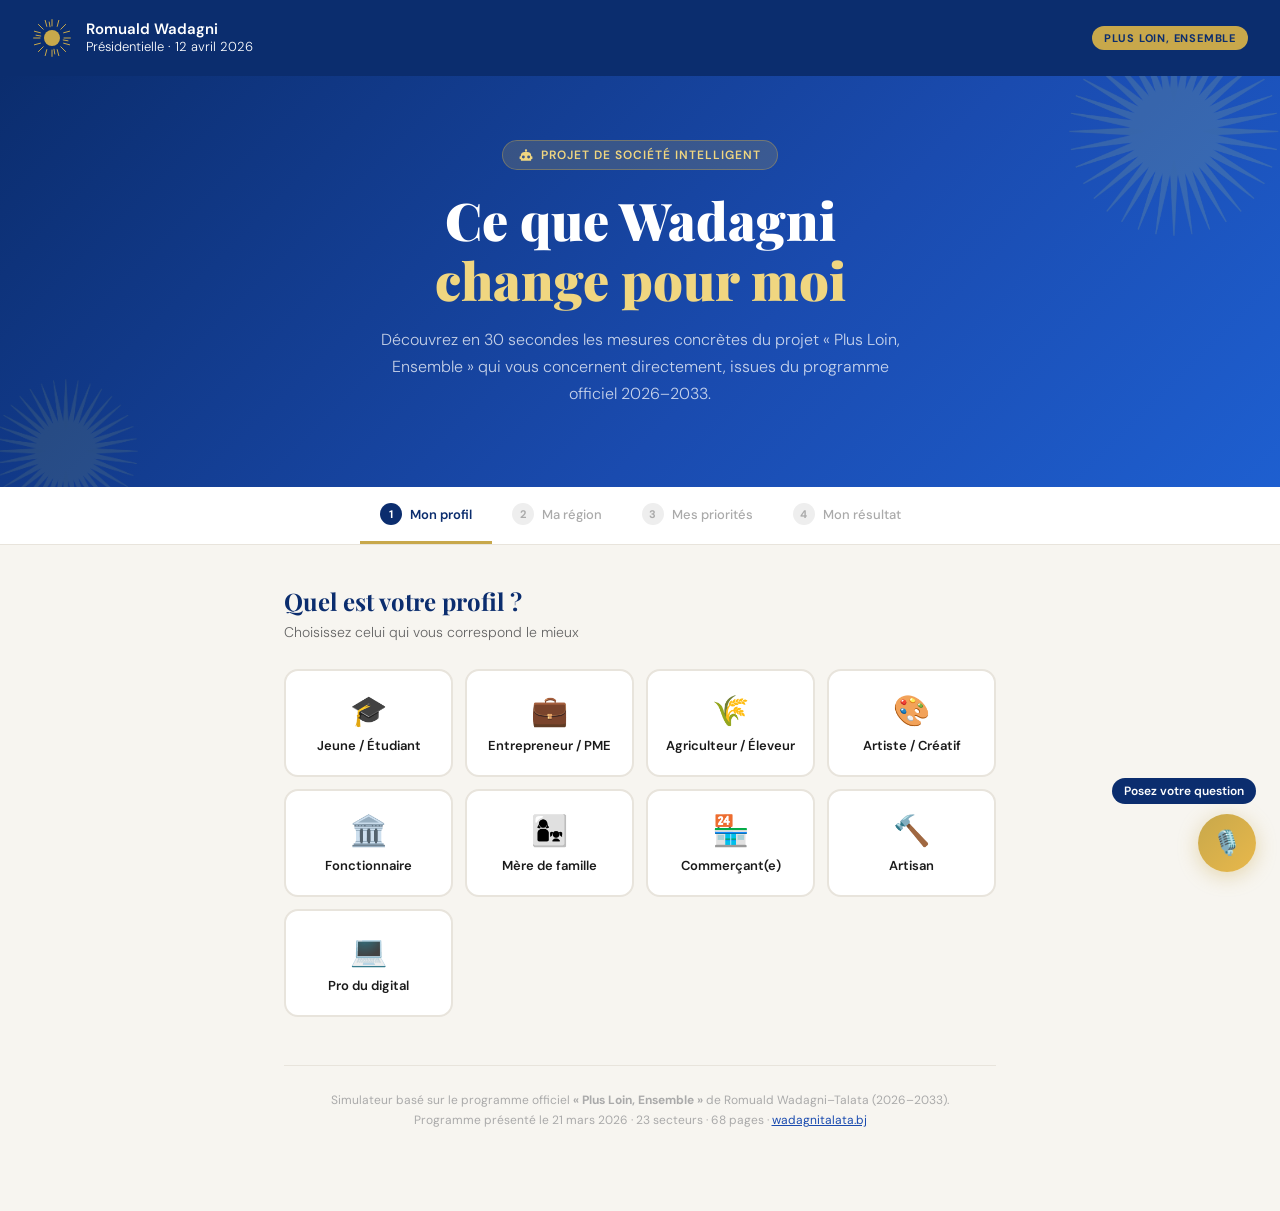
==== index.html @ d690f2a0 "feat: simulateur wadagni v1 — programme officiel 2026-2033" ====
<!DOCTYPE html>
<html lang="fr">
<head>
<meta charset="UTF-8">
<meta name="viewport" content="width=device-width, initial-scale=1.0">
<title>Ce que Wadagni change pour moi — Plus Loin, Ensemble</title>
<meta name="description" content="Découvrez les mesures du programme de Romuald Wadagni qui vous concernent directement — Élection présidentielle Bénin 12 avril 2026">
<meta property="og:title" content="Ce que Wadagni change pour moi — Plus Loin, Ensemble">
<meta property="og:description" content="Simulateur interactif du programme présidentiel 2026-2033">
<meta property="og:type" content="website">
<meta name="theme-color" content="#0B2D6E">
<link href="https://fonts.googleapis.com/css2?family=Playfair+Display:wght@700;900&family=DM+Sans:wght@300;400;500;600&display=swap" rel="stylesheet">
<link rel="stylesheet" href="assets/styles.css">
</head>
<body>

<header>
  <div class="logo-zone">
    <div style="width:40px;height:40px;flex-shrink:0">
      <svg viewBox="0 0 100 100" xmlns="http://www.w3.org/2000/svg">
        <circle cx="50" cy="50" r="20" fill="#C8A84B"/>
        <g stroke="#C8A84B" stroke-width="2.5" stroke-linecap="round">
          <line x1="50" y1="4" x2="50" y2="20"/><line x1="50" y1="80" x2="50" y2="96"/>
          <line x1="4" y1="50" x2="20" y2="50"/><line x1="80" y1="50" x2="96" y2="50"/>
          <line x1="16" y1="16" x2="28" y2="28"/><line x1="72" y1="72" x2="84" y2="84"/>
          <line x1="84" y1="16" x2="72" y2="28"/><line x1="28" y1="72" x2="16" y2="84"/>
          <line x1="33" y1="6" x2="37" y2="21"/><line x1="63" y1="79" x2="67" y2="94"/>
          <line x1="6" y1="33" x2="21" y2="37"/><line x1="79" y1="63" x2="94" y2="67"/>
          <line x1="6" y1="67" x2="21" y2="63"/><line x1="79" y1="37" x2="94" y2="33"/>
          <line x1="33" y1="94" x2="37" y2="79"/><line x1="63" y1="21" x2="67" y2="6"/>
          <line x1="10" y1="43" x2="22" y2="45"/><line x1="78" y1="55" x2="90" y2="57"/>
          <line x1="43" y1="10" x2="45" y2="22"/><line x1="55" y1="78" x2="57" y2="90"/>
        </g>
      </svg>
    </div>
    <div class="logo-text"><strong>Romuald Wadagni</strong>Présidentielle · 12 avril 2026</div>
  </div>
  <div class="badge-campagne">Plus Loin, Ensemble</div>
</header>

<div class="hero">
  <div class="hero-bg-suns">
    <img src="assets/sun.png" alt="" style="width:320px;top:-80px;right:-60px;opacity:0.12;filter:sepia(1) saturate(3) hue-rotate(5deg) brightness(1.5)">
    <img src="assets/sun.png" alt="" style="width:220px;bottom:-60px;left:-40px;opacity:0.09;filter:sepia(1) saturate(3) hue-rotate(5deg) brightness(1.5)">
  </div>
  <div class="hero-content">
    <div class="hero-tag">
      <svg viewBox="0 0 24 24" width="14" height="14" fill="#F0D680" style="flex-shrink:0"><path d="M12 2a2 2 0 0 1 2 2c0 .74-.4 1.39-1 1.73V7h1a7 7 0 0 1 7 7h1a1 1 0 0 1 1 1v3a1 1 0 0 1-1 1h-1v1a2 2 0 0 1-2 2H5a2 2 0 0 1-2-2v-1H2a1 1 0 0 1-1-1v-3a1 1 0 0 1 1-1h1a7 7 0 0 1 7-7h1V5.73c-.6-.34-1-.99-1-1.73a2 2 0 0 1 2-2M7.5 13A2.5 2.5 0 0 0 5 15.5 2.5 2.5 0 0 0 7.5 18a2.5 2.5 0 0 0 2.5-2.5A2.5 2.5 0 0 0 7.5 13m9 0a2.5 2.5 0 0 0-2.5 2.5 2.5 2.5 0 0 0 2.5 2.5 2.5 2.5 0 0 0 2.5-2.5A2.5 2.5 0 0 0 16.5 13z"/></svg>
      Projet de société Intelligent
    </div>
    <h1>Ce que Wadagni<span>change pour moi</span></h1>
    <p>Découvrez en 30 secondes les mesures concrètes du projet « Plus Loin, Ensemble » qui vous concernent directement, issues du programme officiel 2026–2033.</p>
  </div>
</div>

<div class="steps-bar">
  <div class="step-item active" id="step1-ind" onclick="goToStep(1)" style="cursor:pointer" title="Retour au profil"><div class="step-num">1</div> Mon profil</div>
  <div class="step-item" id="step2-ind" onclick="goToStep(2)" style="cursor:pointer" title="Retour à la région"><div class="step-num">2</div> Ma région</div>
  <div class="step-item" id="step3-ind" onclick="goToStep(3)" style="cursor:pointer" title="Retour aux priorités"><div class="step-num">3</div> Mes priorités</div>
  <div class="step-item" id="step4-ind" onclick="goToStep(4)" style="cursor:pointer" title="Voir le résultat"><div class="step-num">4</div> Mon résultat</div>
</div>

<div class="container">
  <div id="formZone">
    <div id="step1">
      <div class="section-title">Quel est votre profil ?</div>
      <div class="section-sub">Choisissez celui qui vous correspond le mieux</div>
      <div class="profils-grid">
        <div class="profil-card" data-profil="jeune" onclick="selectProfil(this)"><span class="profil-emoji">🎓</span><div class="profil-label">Jeune / Étudiant</div></div>
        <div class="profil-card" data-profil="entrepreneur" onclick="selectProfil(this)"><span class="profil-emoji">💼</span><div class="profil-label">Entrepreneur / PME</div></div>
        <div class="profil-card" data-profil="agriculteur" onclick="selectProfil(this)"><span class="profil-emoji">🌾</span><div class="profil-label">Agriculteur / Éleveur</div></div>
        <div class="profil-card" data-profil="artiste" onclick="selectProfil(this)"><span class="profil-emoji">🎨</span><div class="profil-label">Artiste / Créatif</div></div>
        <div class="profil-card" data-profil="fonctionnaire" onclick="selectProfil(this)"><span class="profil-emoji">🏛️</span><div class="profil-label">Fonctionnaire</div></div>
        <div class="profil-card" data-profil="mere" onclick="selectProfil(this)"><span class="profil-emoji">👩‍👧</span><div class="profil-label">Mère de famille</div></div>
        <div class="profil-card" data-profil="commercant" onclick="selectProfil(this)"><span class="profil-emoji">🏪</span><div class="profil-label">Commerçant(e)</div></div>
        <div class="profil-card" data-profil="artisan" onclick="selectProfil(this)"><span class="profil-emoji">🔨</span><div class="profil-label">Artisan</div></div>
        <div class="profil-card" data-profil="tech" onclick="selectProfil(this)"><span class="profil-emoji">💻</span><div class="profil-label">Pro du digital</div></div>
      </div>
    </div>
    <div id="step2" style="display:none">
      <div class="section-title">Où vivez-vous ?</div>
      <div class="section-sub">Chaque pôle aura son plan de développement spécifique</div>
      <div class="region-grid">
        <div class="region-card" data-region="Atlantique-Littoral" onclick="selectRegion(this)"><div class="region-dot"></div><div><div class="region-name">Atlantique · Littoral</div><div class="region-atout">GDIZ · Économie bleue · Ganvié</div></div></div>
        <div class="region-card" data-region="Ouémé-Plateau" onclick="selectRegion(this)"><div class="region-dot"></div><div><div class="region-name">Ouémé · Plateau</div><div class="region-atout">Zone Kétou-Nigeria · Porto-Novo</div></div></div>
        <div class="region-card" data-region="Zou-Collines" onclick="selectRegion(this)"><div class="region-dot"></div><div><div class="region-name">Zou · Collines</div><div class="region-atout">Abomey · Agro-industrie</div></div></div>
        <div class="region-card" data-region="Mono-Couffo" onclick="selectRegion(this)"><div class="region-dot"></div><div><div class="region-name">Mono · Couffo</div><div class="region-atout">Grand-Popo · Tourisme balnéaire</div></div></div>
        <div class="region-card" data-region="Borgou-Alibori" onclick="selectRegion(this)"><div class="region-dot"></div><div><div class="region-name">Borgou · Alibori</div><div class="region-atout">CHIP Parakou · Agriculture Nord</div></div></div>
        <div class="region-card" data-region="Atacora-Donga" onclick="selectRegion(this)"><div class="region-dot"></div><div><div class="region-name">Atacora · Donga</div><div class="region-atout">Monts Kouffè · Safari · Écotourisme</div></div></div>
      </div>
    </div>
    <div id="step3" style="display:none">
      <div class="section-title">Vos priorités du moment</div>
      <div class="section-sub">Sélectionnez jusqu'à 3 sujets qui comptent le plus pour vous</div>
      <div class="concerns-grid">
        <div class="concern-chip" onclick="toggleConcern(this)">💰 Emploi & revenus</div>
        <div class="concern-chip" onclick="toggleConcern(this)">🏥 Santé & soins</div>
        <div class="concern-chip" onclick="toggleConcern(this)">📚 Éducation</div>
        <div class="concern-chip" onclick="toggleConcern(this)">🔒 Sécurité</div>
        <div class="concern-chip" onclick="toggleConcern(this)">💡 Électricité & eau</div>
        <div class="concern-chip" onclick="toggleConcern(this)">🚀 Entrepreneuriat</div>
        <div class="concern-chip" onclick="toggleConcern(this)">🌍 Agriculture</div>
        <div class="concern-chip" onclick="toggleConcern(this)">🏗️ Infrastructures</div>
        <div class="concern-chip" onclick="toggleConcern(this)">💻 Numérique & tech</div>
        <div class="concern-chip" onclick="toggleConcern(this)">🎭 Culture & arts</div>
        <div class="concern-chip" onclick="toggleConcern(this)">👵 Retraite</div>
        <div class="concern-chip" onclick="toggleConcern(this)">🤝 Protection sociale</div>
      </div>
      <button class="btn-generate" id="genBtn" onclick="generateResult()" disabled>
        <span>Découvrir mon programme personnalisé</span><span style="font-size:20px">→</span>
      </button>
    </div>
  </div>

  <div class="loading-zone" id="loadingZone">
    <div class="loading-spinner"></div>
    <div class="loading-text">Analyse du programme en cours…</div>
    <div class="loading-sub">Parcours des 23 secteurs du projet « Plus Loin, Ensemble »</div>
  </div>

  <div class="result-zone" id="resultZone">
    <div class="result-header">
      <div class="result-profil-badge" id="resultBadge"></div>
      <div class="result-title" id="resultTitle">Ce que Wadagni change concrètement pour vous</div>
      <div class="result-region-tag" id="resultRegionTag"></div>
    </div>
    <div class="result-body">
      <div class="bilan-strip" id="bilanStrip"></div>
      <ul class="measure-list" id="measureList"></ul>
      <div class="quote-box">
        <div class="quote-text" id="quoteText"></div>
        <div class="quote-author">— Romuald Wadagni, Palais des Congrès de Cotonou, 21 mars 2026</div>
      </div>
      <div class="cta-zone">
        <button class="btn-share" onclick="shareWhatsApp()">📲 Partager sur WhatsApp</button>
        <button class="btn-restart" onclick="restart()">🔄 Recommencer</button>
      </div>
    </div>
  </div>

  <div class="footer-note">
    Simulateur basé sur le programme officiel <strong>« Plus Loin, Ensemble »</strong> de Romuald Wadagni–Talata (2026–2033).<br>
    Programme présenté le 21 mars 2026 · 23 secteurs · 68 pages · <a href="https://wadagnitalata.bj" target="_blank">wadagnitalata.bj</a>
  </div>
</div>

<script src="assets/data.js"></script>
<script src="assets/simulator.js"></script>
<script src="assets/faq.js"></script>
<script src="assets/tracking.js"></script>

<!-- ============================================
     FAQ VOCALE INTELLIGENTE
============================================ -->

<!-- Bouton flottant -->
<div class="faq-fab" id="faqFab">
  <div class="faq-fab-label" id="faqFabLabel">Posez votre question</div>
  <button class="faq-fab-btn" id="faqFabBtn" onclick="toggleFaq()" title="FAQ vocale intelligente">
    🎙️
  </button>
</div>

<!-- Panneau FAQ -->
<div class="faq-panel" id="faqPanel">
  <div class="faq-box">

    <div class="faq-header">
      <div>
        <div class="faq-header-title">🎙️ Posez votre question</div>
        <div class="faq-header-sub">Réponse IA en français · fon · yoruba · bariba</div>
      </div>
      <button class="faq-close" onclick="closeFaq()">✕</button>
    </div>

    <div class="faq-body">

      <!-- Alerte navigateur non compatible -->
      <div class="faq-browser-warn" id="faqBrowserWarn">
        ⚠️ Votre navigateur ne supporte pas le micro. Utilisez Chrome ou Edge sur Android/PC.
      </div>

      <!-- Sélecteur de langue de réponse -->
      <div style="font-size:12px;font-weight:600;color:#888;margin-bottom:8px;text-transform:uppercase;letter-spacing:.5px;">Langue de réponse</div>
      <div class="faq-lang-strip" id="faqLangStrip">
        <button class="faq-lang-btn active" data-lang="fr" onclick="setLang(this)">🇫🇷 Français</button>
        <button class="faq-lang-btn" data-lang="fon" onclick="setLang(this)">🇧🇯 Fon</button>
        <button class="faq-lang-btn" data-lang="yoruba" onclick="setLang(this)">Yoruba</button>
        <button class="faq-lang-btn" data-lang="bariba" onclick="setLang(this)">Bariba</button>
        <button class="faq-lang-btn" data-lang="en" onclick="setLang(this)">🇬🇧 English</button>
      </div>

      <!-- Bouton micro -->
      <div class="faq-mic-zone">
        <button class="faq-mic-btn" id="faqMicBtn" onclick="toggleMic()">🎙️</button>
        <div class="faq-mic-status" id="faqMicStatus">Appuyez pour parler</div>
      </div>

      <!-- Transcript de la voix -->
      <div class="faq-transcript" id="faqTranscript"></div>

      <!-- Séparateur -->
      <div class="faq-or">ou écrivez votre question</div>

      <!-- Saisie texte -->
      <div class="faq-input-zone">
        <input
          class="faq-input"
          id="faqInput"
          type="text"
          placeholder="Ex: Que prévoit Wadagni pour les agriculteurs ?"
          onkeydown="if(event.key==='Enter') sendFaqQuestion()"
        />
        <button class="faq-send-btn" onclick="sendFaqQuestion()" title="Envoyer">→</button>
      </div>

      <!-- Loader -->
      <div class="faq-loader" id="faqLoader">
        <div class="faq-dots"><span></span><span></span><span></span></div>
        <div class="faq-loader-text">Consultation du programme en cours…</div>
      </div>

      <!-- Réponse courante -->
      <div class="faq-response" id="faqResponse">
        <div class="faq-response-header">
          <div class="faq-response-dot"></div>
          Réponse du programme officiel
        </div>
        <div class="faq-response-text" id="faqResponseText"></div>
        <button class="faq-speak-btn" id="faqSpeakBtn" onclick="speakResponse()">
          🔊 Écouter la réponse
        </button>
      </div>

      <!-- Historique -->
      <div class="faq-history" id="faqHistory"></div>

    </div>
  </div>
</div>

</body>
</html>
---- assets/styles.css ----
/* Wadagni Simulateur — Styles
 * Projet : Ce que Wadagni change pour moi
 * Mainteneur : Armel Kouandi DARI — iCODE Cotonou
 */

:root{--bleu:#0B2D6E;--bleu-clair:#1A4BAF;--or:#C8A84B;--or-clair:#F0D680;--blanc:#F7F5F0;--gris:#E8E4DC;--texte:#1A1A1A;--vert:#1B6B3A}
  *{margin:0;padding:0;box-sizing:border-box}
  body{font-family:'DM Sans',sans-serif;background:var(--blanc);color:var(--texte);min-height:100vh}
  header{background:var(--bleu);padding:18px 32px;display:flex;align-items:center;justify-content:space-between;position:sticky;top:0;z-index:100}
  .logo-zone{display:flex;align-items:center;gap:14px}
  .logo-text{color:white;font-size:13px;font-weight:300;line-height:1.3}
  .logo-text strong{display:block;font-size:15px;font-weight:600}
  .badge-campagne{background:var(--or);color:var(--bleu);font-size:11px;font-weight:700;padding:5px 12px;border-radius:20px;letter-spacing:.8px;text-transform:uppercase}
  .hero{background:linear-gradient(135deg,var(--bleu) 0%,var(--bleu-clair) 60%,#1E5FD0 100%);padding:64px 32px 80px;text-align:center;position:relative;overflow:hidden}
  .hero-bg-suns{position:absolute;inset:0;pointer-events:none;overflow:hidden}
  .hero-bg-suns img{position:absolute;pointer-events:none}
  .hero-content{position:relative;z-index:1}
  .hero-tag{display:inline-flex;align-items:center;gap:8px;background:rgba(200,168,75,.2);border:1px solid rgba(200,168,75,.4);color:var(--or-clair);font-size:12px;font-weight:600;padding:6px 16px;border-radius:20px;letter-spacing:1px;text-transform:uppercase;margin-bottom:20px}
  .hero h1{font-family:'Playfair Display',serif;font-size:clamp(28px,5vw,52px);font-weight:900;color:white;line-height:1.15;margin-bottom:16px}
  .hero h1 span{color:var(--or-clair);display:block}
  .hero p{color:rgba(255,255,255,.75);font-size:16px;max-width:520px;margin:0 auto;line-height:1.7;font-weight:300}
  .steps-bar{display:flex;justify-content:center;background:white;border-bottom:1px solid var(--gris);padding:0 16px}
  .step-item{display:flex;align-items:center;gap:8px;padding:16px 20px;font-size:13px;font-weight:500;color:#aaa;border-bottom:3px solid transparent;transition:all .3s;white-space:nowrap}
  .step-item.active{color:var(--bleu);border-bottom-color:var(--or);font-weight:600}
  .step-item.done{color:var(--vert)}
  .step-num{width:22px;height:22px;border-radius:50%;background:#eee;display:flex;align-items:center;justify-content:center;font-size:11px;font-weight:700;flex-shrink:0}
  .step-item.active .step-num{background:var(--bleu);color:white}
  .step-item.done .step-num{background:var(--vert);color:white}
  .container{max-width:760px;margin:0 auto;padding:40px 24px 80px}
  .section-title{font-family:'Playfair Display',serif;font-size:24px;font-weight:700;color:var(--bleu);margin-bottom:6px}
  .section-sub{color:#666;font-size:14px;margin-bottom:28px;font-weight:300}
  .profils-grid{display:grid;grid-template-columns:repeat(auto-fill,minmax(155px,1fr));gap:12px;margin-bottom:36px}
  .profil-card{background:white;border:2px solid var(--gris);border-radius:14px;padding:20px 14px;text-align:center;cursor:pointer;transition:all .2s;position:relative}
  .profil-card:hover{border-color:var(--bleu-clair);transform:translateY(-2px)}
  .profil-card.selected{border-color:var(--bleu);background:#EEF3FF}
  .profil-card.selected::after{content:'✓';position:absolute;top:8px;right:10px;width:20px;height:20px;background:var(--bleu);color:white;border-radius:50%;font-size:11px;display:flex;align-items:center;justify-content:center}
  .profil-emoji{font-size:30px;margin-bottom:8px;display:block}
  .profil-label{font-size:13px;font-weight:600;color:var(--texte);line-height:1.3}
  .region-grid{display:grid;grid-template-columns:repeat(auto-fill,minmax(185px,1fr));gap:10px;margin-bottom:36px}
  .region-card{background:white;border:2px solid var(--gris);border-radius:12px;padding:14px 16px;cursor:pointer;transition:all .2s;display:flex;align-items:flex-start;gap:10px}
  .region-card:hover{border-color:var(--bleu-clair)}
  .region-card.selected{border-color:var(--bleu);background:#EEF3FF}
  .region-dot{width:10px;height:10px;border-radius:50%;border:2px solid #ccc;flex-shrink:0;margin-top:4px}
  .region-card.selected .region-dot{background:var(--bleu);border-color:var(--bleu)}
  .region-name{font-size:13px;font-weight:600}
  .region-atout{font-size:11px;color:#888;margin-top:2px}
  .concerns-grid{display:flex;flex-wrap:wrap;gap:10px;margin-bottom:36px}
  .concern-chip{background:white;border:2px solid var(--gris);border-radius:30px;padding:9px 18px;font-size:13px;font-weight:500;cursor:pointer;transition:all .2s}
  .concern-chip:hover{border-color:var(--bleu-clair)}
  .concern-chip.selected{background:var(--bleu);border-color:var(--bleu);color:white}
  .btn-generate{display:flex;align-items:center;justify-content:center;gap:10px;width:100%;background:linear-gradient(135deg,var(--bleu) 0%,var(--bleu-clair) 100%);color:white;border:none;border-radius:14px;padding:18px 32px;font-size:16px;font-weight:600;cursor:pointer;transition:all .3s;margin-top:8px;font-family:'DM Sans',sans-serif}
  .btn-generate:hover{transform:translateY(-2px)}
  .btn-generate:disabled{opacity:.45;cursor:not-allowed;transform:none}
  .loading-zone{text-align:center;padding:60px 20px;display:none}
  .loading-spinner{width:48px;height:48px;border:4px solid var(--gris);border-top-color:var(--bleu);border-radius:50%;animation:spin .8s linear infinite;margin:0 auto 20px}
  @keyframes spin{to{transform:rotate(360deg)}}
  .loading-text{color:var(--bleu);font-size:15px;font-weight:500}
  .loading-sub{color:#999;font-size:13px;margin-top:6px}
  .result-zone{display:none;animation:fadeUp .5s ease}
  @keyframes fadeUp{from{opacity:0;transform:translateY(20px)}to{opacity:1;transform:translateY(0)}}
  .result-header{background:var(--bleu);border-radius:18px 18px 0 0;padding:28px 28px 24px;color:white}
  .result-profil-badge{display:inline-flex;align-items:center;gap:8px;background:rgba(200,168,75,.25);border:1px solid rgba(200,168,75,.5);color:var(--or-clair);border-radius:20px;padding:5px 14px;font-size:12px;font-weight:600;margin-bottom:12px;letter-spacing:.5px}
  .result-title{font-family:'Playfair Display',serif;font-size:21px;font-weight:700;line-height:1.3;margin-bottom:6px}
  .result-region-tag{font-size:12px;color:rgba(255,255,255,.55)}
  .result-body{background:white;border:1px solid var(--gris);border-top:none;border-radius:0 0 18px 18px;padding:28px}
  .bilan-strip{display:flex;gap:12px;flex-wrap:wrap;margin-bottom:24px}
  .bilan-chip{flex:1;min-width:130px;background:white;border:1px solid var(--gris);border-radius:10px;padding:12px 14px;text-align:center}
  .bilan-chip .val{font-family:'Playfair Display',serif;font-size:18px;font-weight:700;color:var(--bleu);display:block}
  .bilan-chip .lbl{font-size:11px;color:#777;margin-top:2px}
  .measure-list{list-style:none;display:flex;flex-direction:column;gap:12px;margin-bottom:28px}
  .measure-item{display:flex;gap:14px;align-items:flex-start;padding:16px 18px;background:#F8FAFF;border-radius:12px;border:1px solid #E2EAF8;animation:fadeUp .4s ease both}
  .measure-item:nth-child(1){animation-delay:.08s}
  .measure-item:nth-child(2){animation-delay:.16s}
  .measure-item:nth-child(3){animation-delay:.24s}
  .measure-item:nth-child(4){animation-delay:.32s}
  .measure-item:nth-child(5){animation-delay:.40s}
  .measure-icon{font-size:22px;flex-shrink:0;margin-top:1px}
  .measure-title{font-weight:700;font-size:14px;color:var(--bleu);margin-bottom:4px;letter-spacing:-.1px}
  .measure-desc{font-size:13px;color:#555;line-height:1.65}
  .quote-box{background:#EEF3FF;border-radius:12px;padding:18px 20px;margin-bottom:24px;border:1px solid #D5E0F5}
  .quote-text{font-family:'Playfair Display',serif;font-size:15px;font-style:italic;color:var(--bleu);line-height:1.6;margin-bottom:6px}
  .quote-author{font-size:11px;color:#888;font-weight:500;letter-spacing:.3px}
  .cta-zone{display:flex;gap:12px;flex-wrap:wrap}
  .btn-share{flex:1;min-width:140px;background:#25D366;color:white;border:none;border-radius:10px;padding:13px 20px;font-size:14px;font-weight:600;cursor:pointer;font-family:'DM Sans',sans-serif;transition:all .2s}
  .btn-share:hover{opacity:.9;transform:translateY(-1px)}
  .btn-restart{flex:1;min-width:140px;background:white;color:var(--bleu);border:2px solid var(--bleu);border-radius:10px;padding:13px 20px;font-size:14px;font-weight:600;cursor:pointer;font-family:'DM Sans',sans-serif;transition:all .2s}
  .btn-restart:hover{background:#EEF3FF}
  .footer-note{text-align:center;margin-top:48px;padding-top:24px;border-top:1px solid var(--gris);font-size:12px;color:#aaa;line-height:1.7}
  .footer-note a{color:var(--bleu-clair)}
  @media(max-width:480px){.profils-grid{grid-template-columns:repeat(3,1fr)}.steps-bar{padding:0 4px}.step-item{padding:12px 8px;font-size:11px;gap:4px}.hero{padding:40px 20px 56px}.bilan-strip{flex-direction:column}}

  /* ============================================
     FAQ VOCALE — Module complet
  ============================================ */
  .faq-fab {
    position: fixed;
    bottom: 28px;
    right: 24px;
    z-index: 999;
    display: flex;
    flex-direction: column;
    align-items: flex-end;
    gap: 10px;
  }
  .faq-fab-btn {
    width: 58px; height: 58px;
    border-radius: 50%;
    background: linear-gradient(135deg, var(--or) 0%, #E8B84B 100%);
    border: none;
    cursor: pointer;
    display: flex; align-items: center; justify-content: center;
    box-shadow: 0 4px 20px rgba(200,168,75,0.4);
    transition: all 0.3s;
    font-size: 24px;
    position: relative;
  }
  .faq-fab-btn:hover { transform: scale(1.08); box-shadow: 0 6px 28px rgba(200,168,75,0.5); }
  .faq-fab-btn.recording {
    animation: pulse-record 1.2s infinite;
    background: linear-gradient(135deg, #E53E3E 0%, #C53030 100%);
    box-shadow: 0 4px 20px rgba(229,62,62,0.5);
  }
  @keyframes pulse-record {
    0%,100% { transform: scale(1); box-shadow: 0 4px 20px rgba(229,62,62,0.5); }
    50% { transform: scale(1.1); box-shadow: 0 6px 30px rgba(229,62,62,0.7); }
  }
  .faq-fab-label {
    background: var(--bleu);
    color: white;
    font-size: 12px;
    font-weight: 600;
    padding: 5px 12px;
    border-radius: 20px;
    white-space: nowrap;
    pointer-events: none;
  }

  /* Panneau FAQ */
  .faq-panel {
    position: fixed;
    inset: 0;
    z-index: 1000;
    display: none;
    align-items: flex-end;
    justify-content: center;
    background: rgba(11,45,110,0.6);
    backdrop-filter: blur(4px);
    padding: 16px;
  }
  .faq-panel.open { display: flex; animation: slideUp 0.35s ease; }
  @keyframes slideUp {
    from { opacity: 0; transform: translateY(30px); }
    to { opacity: 1; transform: translateY(0); }
  }
  .faq-box {
    background: white;
    border-radius: 24px 24px 16px 16px;
    width: 100%;
    max-width: 560px;
    max-height: 85vh;
    overflow-y: auto;
    box-shadow: 0 -8px 40px rgba(0,0,0,0.2);
  }
  .faq-header {
    background: var(--bleu);
    border-radius: 24px 24px 0 0;
    padding: 20px 24px 16px;
    display: flex;
    align-items: center;
    justify-content: space-between;
    position: sticky;
    top: 0;
    z-index: 1;
  }
  .faq-header-title {
    color: white;
    font-family: 'Playfair Display', serif;
    font-size: 18px;
    font-weight: 700;
  }
  .faq-header-sub {
    color: rgba(255,255,255,0.6);
    font-size: 12px;
    margin-top: 2px;
  }
  .faq-close {
    width: 32px; height: 32px;
    border-radius: 50%;
    background: rgba(255,255,255,0.15);
    border: none; cursor: pointer;
    color: white; font-size: 18px;
    display: flex; align-items: center; justify-content: center;
    transition: background 0.2s;
    flex-shrink: 0;
  }
  .faq-close:hover { background: rgba(255,255,255,0.25); }

  .faq-body { padding: 20px 20px 24px; }

  /* Sélecteur de langue */
  .faq-lang-strip {
    display: flex;
    gap: 8px;
    flex-wrap: wrap;
    margin-bottom: 20px;
  }
  .faq-lang-btn {
    background: #F0F4FF;
    border: 2px solid #E2EAF8;
    border-radius: 20px;
    padding: 6px 14px;
    font-size: 13px;
    font-weight: 600;
    cursor: pointer;
    transition: all 0.2s;
    font-family: 'DM Sans', sans-serif;
    color: var(--bleu);
  }
  .faq-lang-btn:hover { border-color: var(--bleu-clair); }
  .faq-lang-btn.active {
    background: var(--bleu);
    border-color: var(--bleu);
    color: white;
  }

  /* Zone de micro */
  .faq-mic-zone {
    text-align: center;
    padding: 20px 0 16px;
  }
  .faq-mic-btn {
    width: 72px; height: 72px;
    border-radius: 50%;
    background: linear-gradient(135deg, var(--bleu) 0%, var(--bleu-clair) 100%);
    border: none; cursor: pointer;
    display: flex; align-items: center; justify-content: center;
    margin: 0 auto 12px;
    font-size: 30px;
    transition: all 0.3s;
    box-shadow: 0 4px 16px rgba(11,45,110,0.25);
  }
  .faq-mic-btn:hover { transform: scale(1.05); }
  .faq-mic-btn.recording {
    animation: pulse-record 1s infinite;
    background: linear-gradient(135deg, #E53E3E, #C53030);
  }
  .faq-mic-status {
    font-size: 13px;
    color: #666;
    font-weight: 500;
    min-height: 20px;
  }
  .faq-mic-status.recording { color: #E53E3E; font-weight: 600; }

  /* Transcript affiché */
  .faq-transcript {
    background: #F8FAFF;
    border: 1px solid #E2EAF8;
    border-radius: 12px;
    padding: 12px 16px;
    font-size: 14px;
    color: var(--texte);
    margin: 12px 0;
    min-height: 44px;
    display: none;
    line-height: 1.6;
  }
  .faq-transcript.visible { display: block; }

  /* Séparateur OR */
  .faq-or {
    display: flex;
    align-items: center;
    gap: 12px;
    margin: 12px 0;
    color: #aaa;
    font-size: 12px;
    font-weight: 600;
  }
  .faq-or::before, .faq-or::after {
    content: '';
    flex: 1;
    height: 1px;
    background: var(--gris);
  }

  /* Zone de saisie texte */
  .faq-input-zone { display: flex; gap: 8px; margin-bottom: 16px; }
  .faq-input {
    flex: 1;
    border: 2px solid var(--gris);
    border-radius: 12px;
    padding: 10px 14px;
    font-size: 14px;
    font-family: 'DM Sans', sans-serif;
    outline: none;
    transition: border 0.2s;
    color: var(--texte);
  }
  .faq-input:focus { border-color: var(--bleu-clair); }
  .faq-input::placeholder { color: #bbb; }
  .faq-send-btn {
    background: var(--bleu);
    color: white;
    border: none;
    border-radius: 12px;
    padding: 10px 16px;
    font-size: 18px;
    cursor: pointer;
    transition: all 0.2s;
  }
  .faq-send-btn:hover { background: var(--bleu-clair); }

  /* Réponse IA */
  .faq-response {
    display: none;
    margin-top: 4px;
  }
  .faq-response.visible { display: block; animation: fadeUp 0.4s ease; }
  .faq-response-header {
    display: flex;
    align-items: center;
    gap: 8px;
    margin-bottom: 10px;
    font-size: 12px;
    font-weight: 600;
    color: var(--bleu);
    text-transform: uppercase;
    letter-spacing: 0.5px;
  }
  .faq-response-dot {
    width: 8px; height: 8px;
    border-radius: 50%;
    background: var(--or);
    flex-shrink: 0;
  }
  .faq-response-text {
    background: #EEF3FF;
    border: 1px solid #D5E0F5;
    border-radius: 12px;
    padding: 16px 18px;
    font-size: 14px;
    line-height: 1.7;
    color: var(--texte);
    white-space: pre-wrap;
  }
  .faq-speak-btn {
    display: flex;
    align-items: center;
    gap: 6px;
    background: white;
    border: 1.5px solid var(--gris);
    border-radius: 20px;
    padding: 6px 14px;
    font-size: 12px;
    font-weight: 600;
    cursor: pointer;
    margin-top: 10px;
    color: var(--bleu);
    font-family: 'DM Sans', sans-serif;
    transition: all 0.2s;
  }
  .faq-speak-btn:hover { border-color: var(--bleu); background: #EEF3FF; }

  /* Loader IA */
  .faq-loader {
    display: none;
    text-align: center;
    padding: 20px 0;
  }
  .faq-loader.visible { display: block; }
  .faq-dots {
    display: inline-flex;
    gap: 6px;
    align-items: center;
  }
  .faq-dots span {
    width: 8px; height: 8px;
    border-radius: 50%;
    background: var(--bleu);
    animation: dot-bounce 1.2s infinite ease;
  }
  .faq-dots span:nth-child(2) { animation-delay: 0.2s; }
  .faq-dots span:nth-child(3) { animation-delay: 0.4s; }
  @keyframes dot-bounce {
    0%,80%,100% { transform: translateY(0); opacity: 0.4; }
    40% { transform: translateY(-8px); opacity: 1; }
  }
  .faq-loader-text { font-size: 13px; color: #888; margin-top: 8px; }

  /* Historique */
  .faq-history { margin-top: 16px; }
  .faq-history-item {
    border-top: 1px solid var(--gris);
    padding: 12px 0;
  }
  .faq-history-q {
    font-size: 13px;
    font-weight: 600;
    color: var(--bleu);
    margin-bottom: 6px;
    display: flex;
    align-items: flex-start;
    gap: 6px;
  }
  .faq-history-a {
    font-size: 13px;
    color: #555;
    line-height: 1.6;
    white-space: pre-wrap;
  }

  /* Alerte navigateur */
  .faq-browser-warn {
    background: #FFF3CD;
    border: 1px solid #F0C040;
    border-radius: 10px;
    padding: 10px 14px;
    font-size: 12px;
    color: #7D6008;
    margin-bottom: 14px;
    display: none;
  }
  .faq-browser-warn.visible { display: block; }
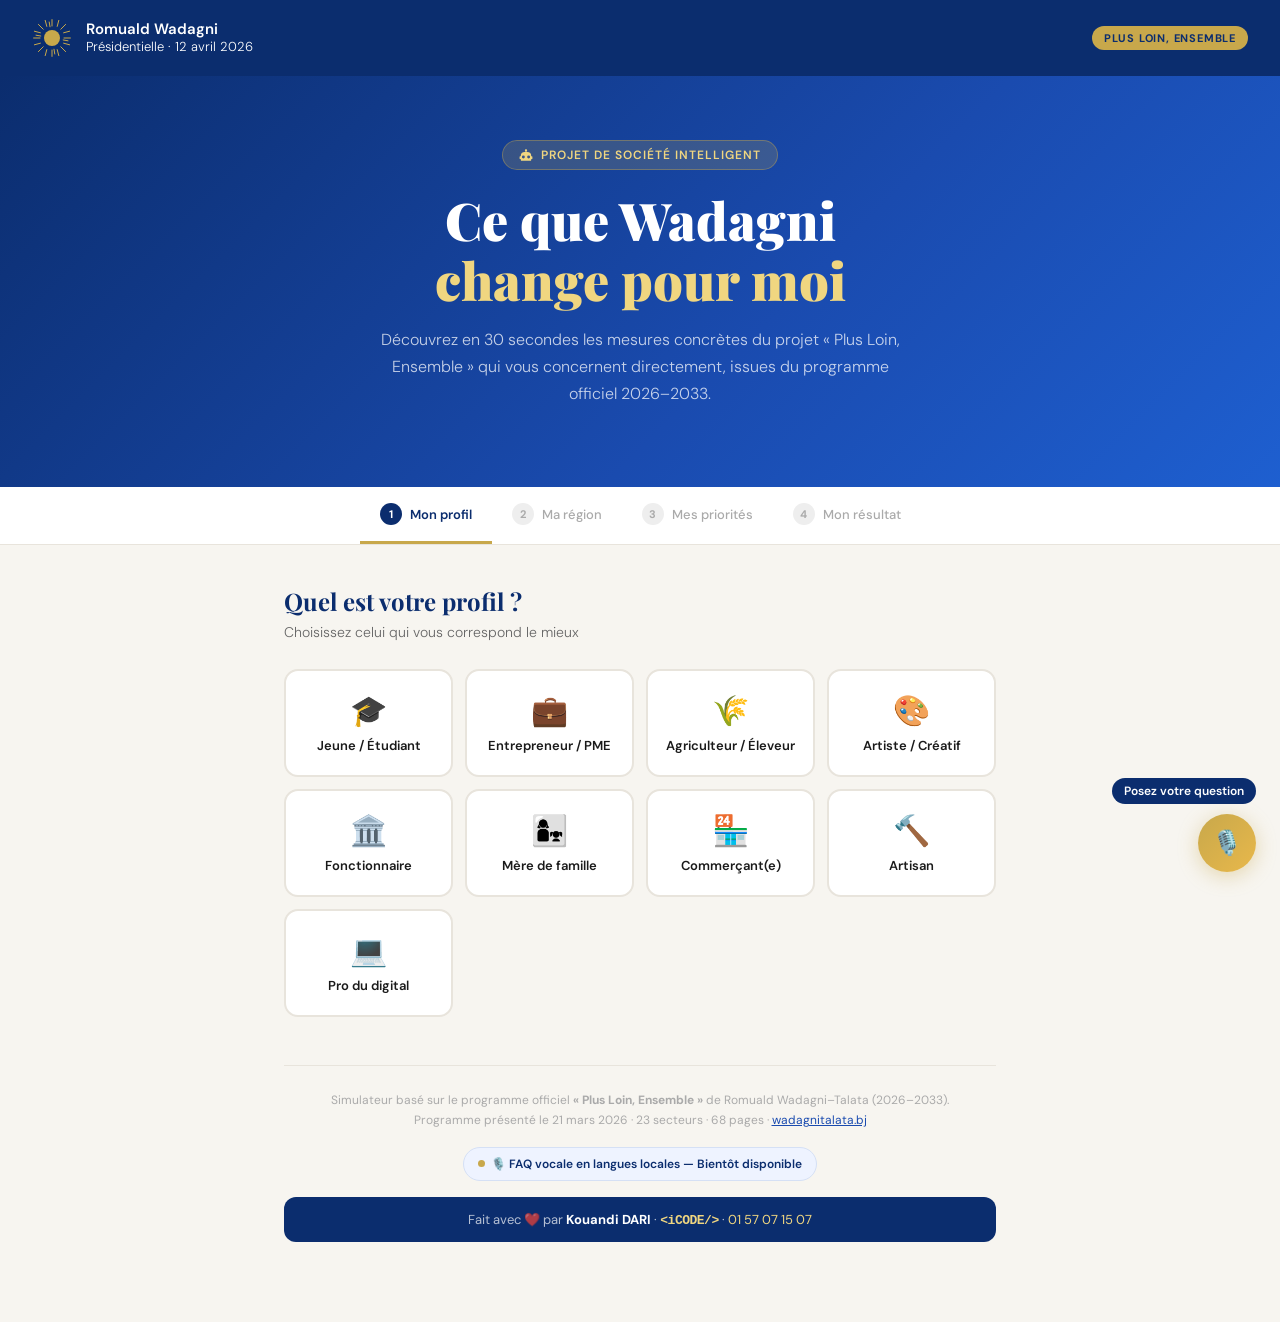
==== commit 0e2124e7: "feat: copyright iCODE, mic disabled with message" ====
--- a/index.html
+++ b/index.html
@@ -40,8 +40,8 @@
 
 <div class="hero">
   <div class="hero-bg-suns">
-    <img src="assets/sun.png" alt="" style="width:320px;top:-80px;right:-60px;opacity:0.12;filter:sepia(1) saturate(3) hue-rotate(5deg) brightness(1.5)">
-    <img src="assets/sun.png" alt="" style="width:220px;bottom:-60px;left:-40px;opacity:0.09;filter:sepia(1) saturate(3) hue-rotate(5deg) brightness(1.5)">
+    <img src="sun.png" alt="" style="width:320px;top:-80px;right:-60px;opacity:0.12;filter:sepia(1) saturate(3) hue-rotate(5deg) brightness(1.5)">
+    <img src="sun.png" alt="" style="width:220px;bottom:-60px;left:-40px;opacity:0.09;filter:sepia(1) saturate(3) hue-rotate(5deg) brightness(1.5)">
   </div>
   <div class="hero-content">
     <div class="hero-tag">
@@ -141,6 +141,14 @@
   <div class="footer-note">
     Simulateur basé sur le programme officiel <strong>« Plus Loin, Ensemble »</strong> de Romuald Wadagni–Talata (2026–2033).<br>
     Programme présenté le 21 mars 2026 · 23 secteurs · 68 pages · <a href="https://wadagnitalata.bj" target="_blank">wadagnitalata.bj</a>
+    <br>
+    <div class="soon-badge">
+      <div class="soon-dot"></div>
+      🎙️ FAQ vocale en langues locales — Bientôt disponible
+    </div>
+  </div>
+  <div class="copyright-bar">
+    Fait avec ❤️ par <strong>Kouandi DARI</strong> · <span class="icode-tag">&lt;iCODE/&gt;</span> · <a href="tel:+33157071507">01 57 07 15 07</a>
   </div>
 </div>
 
--- a/assets/styles.css
+++ b/assets/styles.css
@@ -421,4 +421,45 @@
     margin-bottom: 14px;
     display: none;
   }
-  .faq-browser-warn.visible { display: block; }+  .faq-browser-warn.visible { display: block; }
+  /* Badge bientôt disponible */
+  .soon-badge {
+    display: inline-flex;
+    align-items: center;
+    gap: 6px;
+    background: #EEF3FF;
+    border: 1px solid #D5E0F5;
+    border-radius: 20px;
+    padding: 6px 14px;
+    font-size: 12px;
+    font-weight: 600;
+    color: var(--bleu);
+    margin-top: 16px;
+  }
+  .soon-badge .soon-dot {
+    width: 7px; height: 7px;
+    border-radius: 50%;
+    background: var(--or);
+    flex-shrink: 0;
+  }
+
+  /* Copyright bar */
+  .copyright-bar {
+    text-align: center;
+    margin-top: 16px;
+    padding: 14px 20px;
+    background: var(--bleu);
+    color: rgba(255,255,255,0.7);
+    font-size: 13px;
+    border-radius: 12px;
+  }
+  .copyright-bar strong { color: white; }
+  .copyright-bar a { color: var(--or-clair); text-decoration: none; }
+  .copyright-bar a:hover { text-decoration: underline; }
+  .icode-tag {
+    font-family: monospace;
+    font-size: 13px;
+    color: var(--or-clair);
+    font-weight: 700;
+    letter-spacing: -0.5px;
+  }
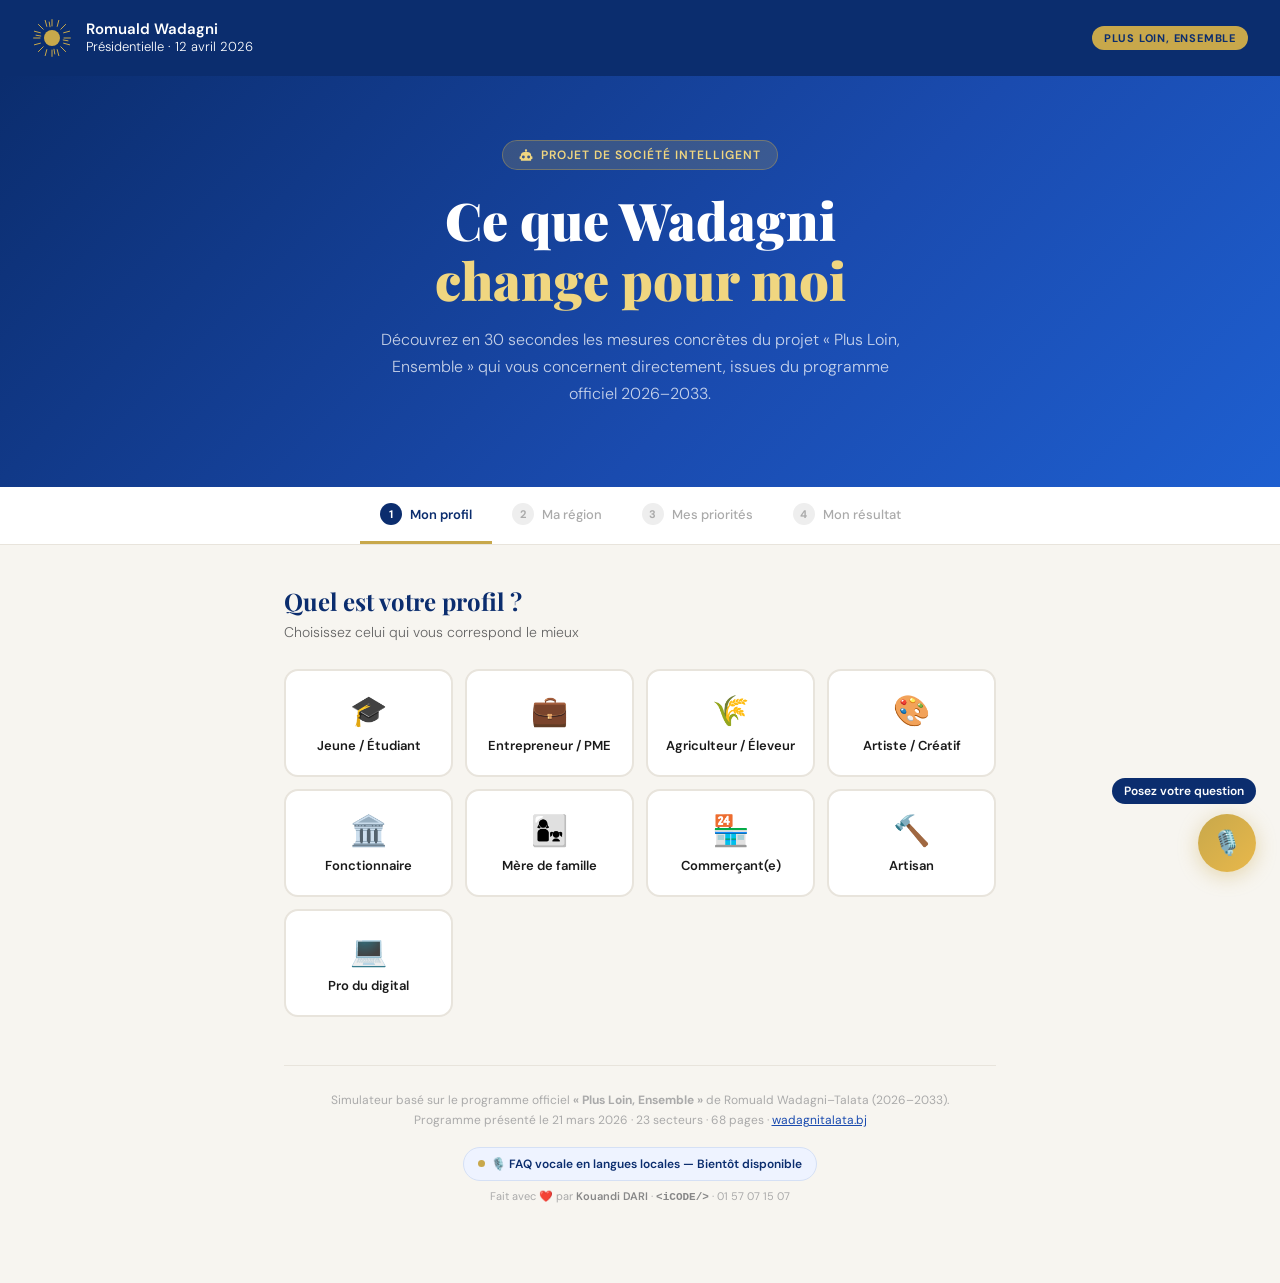
==== commit 1b790b29: "fix: sun position:absolute, badge nowrap mobile" ====
--- a/index.html
+++ b/index.html
@@ -35,13 +35,13 @@
     </div>
     <div class="logo-text"><strong>Romuald Wadagni</strong>Présidentielle · 12 avril 2026</div>
   </div>
-  <div class="badge-campagne">Plus Loin, Ensemble</div>
+  <div class="badge-campagne" style="white-space:nowrap">Plus Loin, Ensemble</div>
 </header>
 
 <div class="hero">
   <div class="hero-bg-suns">
-    <img src="sun.png" alt="" style="width:320px;top:-80px;right:-60px;opacity:0.12;filter:sepia(1) saturate(3) hue-rotate(5deg) brightness(1.5)">
-    <img src="sun.png" alt="" style="width:220px;bottom:-60px;left:-40px;opacity:0.09;filter:sepia(1) saturate(3) hue-rotate(5deg) brightness(1.5)">
+    <img src="sun.png" alt="" onerror="this.style.display='none'" style="position:absolute;width:320px;top:-80px;right:-60px;opacity:0.12;filter:sepia(1) saturate(3) hue-rotate(5deg) brightness(1.5)">
+    <img src="sun.png" alt="" onerror="this.style.display='none'" style="position:absolute;width:220px;bottom:-60px;left:-40px;opacity:0.09;filter:sepia(1) saturate(3) hue-rotate(5deg) brightness(1.5)">
   </div>
   <div class="hero-content">
     <div class="hero-tag">
--- a/assets/styles.css
+++ b/assets/styles.css
@@ -446,20 +446,16 @@
   /* Copyright bar */
   .copyright-bar {
     text-align: center;
-    margin-top: 16px;
-    padding: 14px 20px;
-    background: var(--bleu);
-    color: rgba(255,255,255,0.7);
-    font-size: 13px;
-    border-radius: 12px;
-  }
-  .copyright-bar strong { color: white; }
-  .copyright-bar a { color: var(--or-clair); text-decoration: none; }
-  .copyright-bar a:hover { text-decoration: underline; }
+    margin-top: 8px;
+    font-size: 11px;
+    color: #aaa;
+  }
+  .copyright-bar strong { color: #888; font-weight: 600; }
+  .copyright-bar a { color: #aaa; text-decoration: none; }
+  .copyright-bar a:hover { color: #666; }
   .icode-tag {
     font-family: monospace;
-    font-size: 13px;
-    color: var(--or-clair);
+    font-size: 11px;
+    color: #888;
     font-weight: 700;
-    letter-spacing: -0.5px;
-  }
+  }
